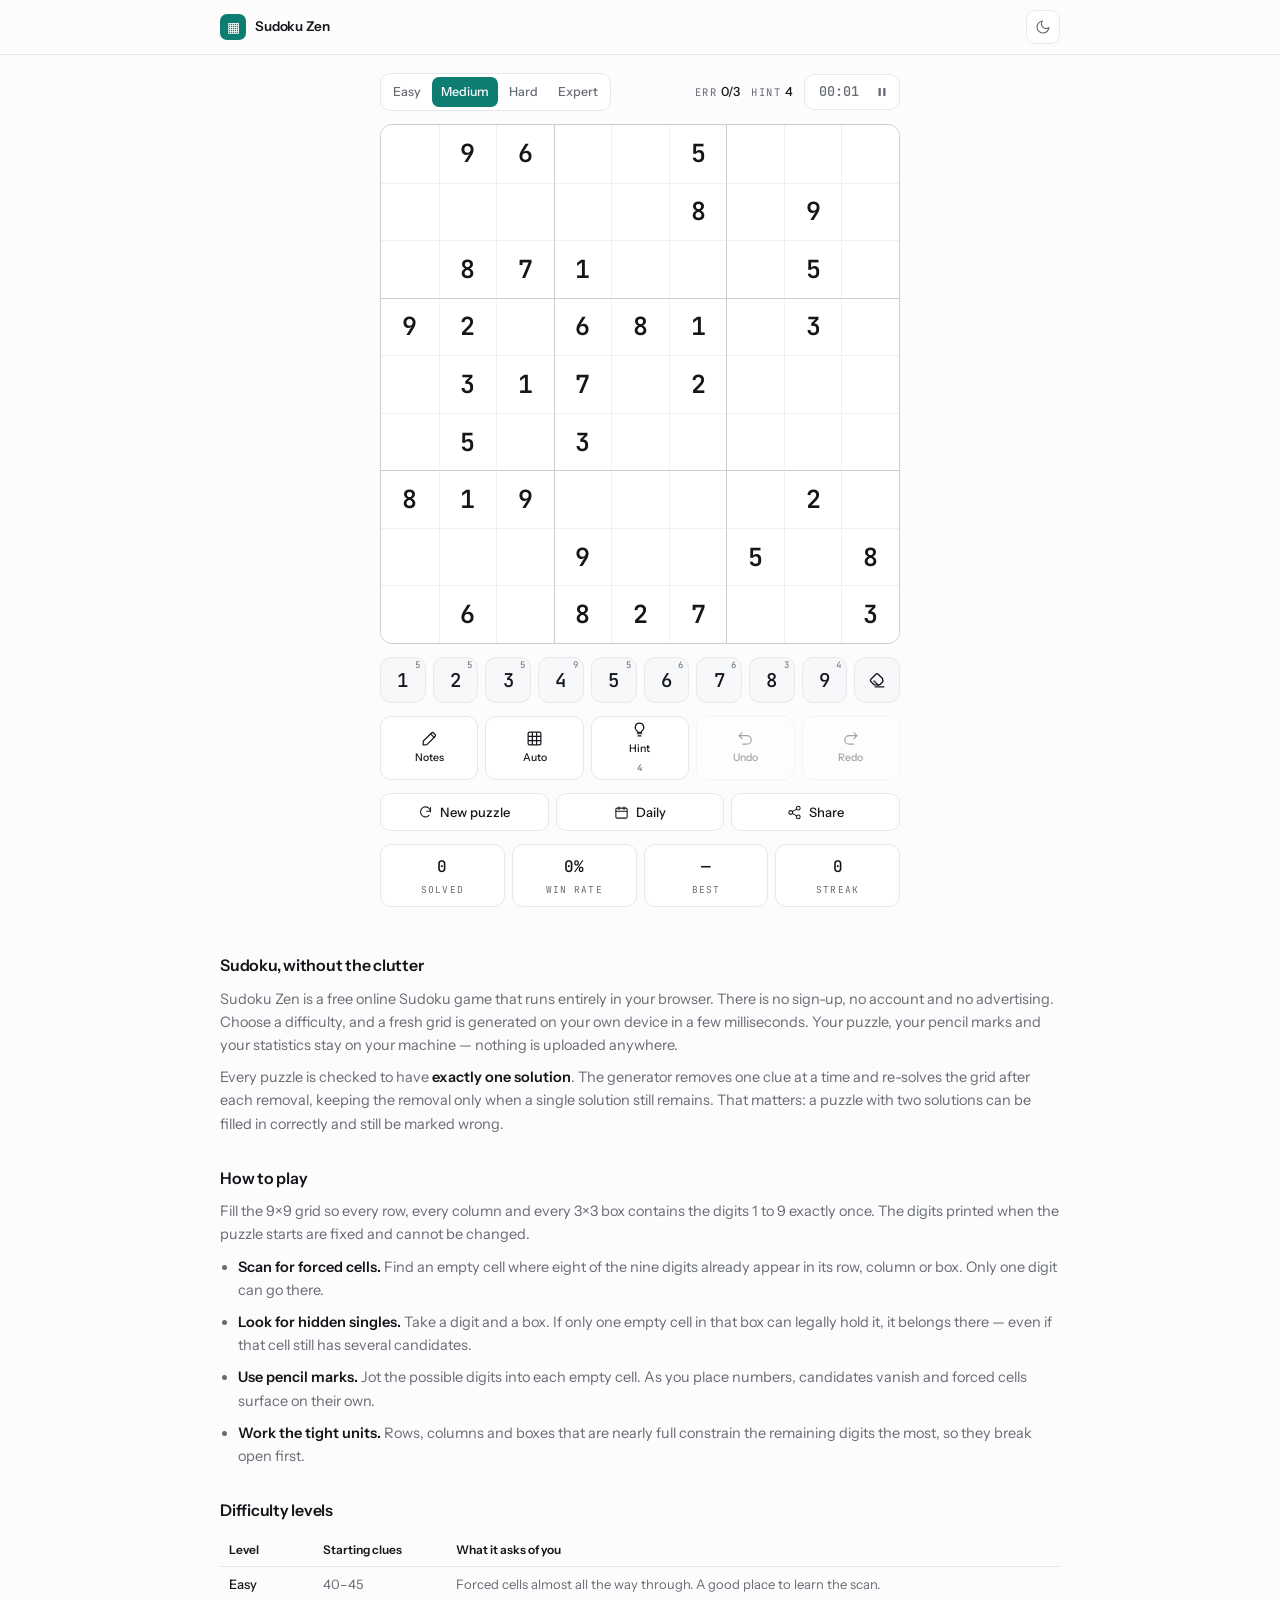
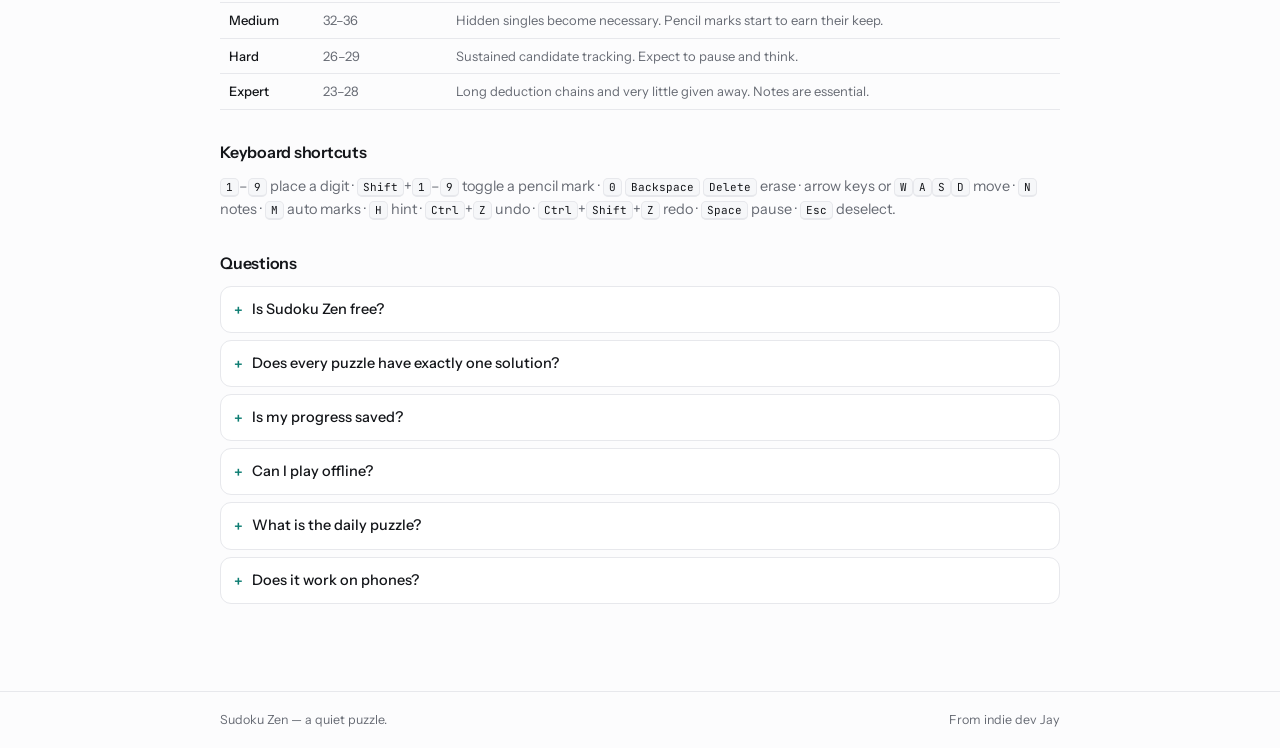
==== index.html @ c5878ece "Rebuild Sudoku Zen as a zero-build static site The app was a React 19 + TypeScript + Vite scaffold t" ====
<!doctype html>
<html lang="en">
<head>
<meta charset="utf-8">
<meta name="viewport" content="width=device-width, initial-scale=1, viewport-fit=cover">

<title>Free Online Sudoku — 4 difficulties, no sign-up | Sudoku Zen</title>
<meta name="description" content="Play free online Sudoku with four difficulty levels, pencil marks, hints and a daily puzzle. Every puzzle has exactly one solution. No sign-up, no ads, works offline, and your progress saves in your browser.">
<meta name="robots" content="index, follow">
<link rel="canonical" href="https://jgohil07.github.io/SudokuZen/">
<meta name="author" content="Jay">

<meta name="theme-color" content="#0d7d72" media="(prefers-color-scheme: light)">
<meta name="theme-color" content="#08090a" media="(prefers-color-scheme: dark)">
<meta name="apple-mobile-web-app-capable" content="yes">
<meta name="apple-mobile-web-app-title" content="Sudoku Zen">

<meta property="og:type" content="website">
<meta property="og:site_name" content="Sudoku Zen">
<meta property="og:url" content="https://jgohil07.github.io/SudokuZen/">
<meta property="og:title" content="Sudoku Zen — free online Sudoku, no sign-up">
<meta property="og:description" content="Four difficulty levels, pencil marks, hints and a daily puzzle. Every puzzle has exactly one solution. Plays offline and saves your progress locally.">
<meta property="og:image" content="https://jgohil07.github.io/SudokuZen/og.png">
<meta property="og:image:width" content="1200">
<meta property="og:image:height" content="630">
<meta property="og:image:alt" content="Sudoku Zen — a minimalist Sudoku board">
<meta name="twitter:card" content="summary_large_image">
<meta name="twitter:title" content="Sudoku Zen — free online Sudoku, no sign-up">
<meta name="twitter:description" content="Four difficulty levels, pencil marks, hints and a daily puzzle. Every puzzle has exactly one solution.">
<meta name="twitter:image" content="https://jgohil07.github.io/SudokuZen/og.png">

<link rel="icon" href="./icon.svg" type="image/svg+xml">
<link rel="apple-touch-icon" href="./apple-touch-icon.png">
<link rel="manifest" href="./manifest.webmanifest">

<link rel="preconnect" href="https://fonts.googleapis.com">
<link rel="preconnect" href="https://fonts.gstatic.com" crossorigin>
<link rel="preload" as="style" href="https://fonts.googleapis.com/css2?family=Instrument+Sans:wght@400;500;600&family=JetBrains+Mono:wght@400;500;600&display=swap">
<link rel="stylesheet" href="https://fonts.googleapis.com/css2?family=Instrument+Sans:wght@400;500;600&family=JetBrains+Mono:wght@400;500;600&display=swap" media="print" onload="this.media='all'">
<noscript><link rel="stylesheet" href="https://fonts.googleapis.com/css2?family=Instrument+Sans:wght@400;500;600&family=JetBrains+Mono:wght@400;500;600&display=swap"></noscript>

<!-- critical tokens inline so the first paint is already the right colour -->
<style>
*,*::before,*::after{box-sizing:border-box}
:root{--bg:#fcfcfd;--panel:#fff;--panel-2:#f6f7f9;--line:#e7e8ec;--rule:#c9ccd3;--text:#14161a;--muted:#676b74;--accent:#0d7d72;--accent-ink:#fff}
@media (prefers-color-scheme:dark){:root:not([data-theme="light"]){--bg:#08090a;--panel:#0e0f11;--panel-2:#121316;--line:#1e2024;--rule:#3a3f47;--text:#f4f5f6;--muted:#8b8f98;--accent:#35c9b8;--accent-ink:#06100e}}
:root[data-theme="light"]{--bg:#fcfcfd;--panel:#fff;--panel-2:#f6f7f9;--line:#e7e8ec;--rule:#c9ccd3;--text:#14161a;--muted:#676b74;--accent:#0d7d72;--accent-ink:#fff}
:root[data-theme="dark"]{--bg:#08090a;--panel:#0e0f11;--panel-2:#121316;--line:#1e2024;--rule:#3a3f47;--text:#f4f5f6;--muted:#8b8f98;--accent:#35c9b8;--accent-ink:#06100e}
body{margin:0;background:var(--bg);color:var(--text);font-family:'Instrument Sans',system-ui,-apple-system,sans-serif;font-size:14.5px;line-height:1.6;-webkit-font-smoothing:antialiased}
</style>
<link rel="stylesheet" href="./sudoku.css">

<!-- theme applied before first paint, so the toggle never flashes the wrong palette -->
<script>
(function(){try{var s=JSON.parse(localStorage.getItem('sudokuzen.v1')||'{}');if(s.theme==='light'||s.theme==='dark')document.documentElement.dataset.theme=s.theme;}catch(e){}})();
</script>

<script type="application/ld+json">
{
  "@context": "https://schema.org",
  "@graph": [
    {
      "@type": "WebSite",
      "@id": "https://jgohil07.github.io/SudokuZen/#website",
      "url": "https://jgohil07.github.io/SudokuZen/",
      "name": "Sudoku Zen",
      "description": "Free online Sudoku with four difficulty levels, pencil marks, hints and a daily puzzle.",
      "inLanguage": "en"
    },
    {
      "@type": "VideoGame",
      "@id": "https://jgohil07.github.io/SudokuZen/#game",
      "name": "Sudoku Zen",
      "url": "https://jgohil07.github.io/SudokuZen/",
      "description": "A minimalist online Sudoku game. Four difficulty levels, pencil marks, a hint budget, live conflict highlighting and a daily puzzle. Every puzzle is verified to have exactly one solution. No sign-up and no account required; progress is stored in your own browser.",
      "applicationCategory": "GameApplication",
      "gamePlatform": "Web browser",
      "genre": ["Puzzle", "Logic"],
      "operatingSystem": "Any",
      "isAccessibleForFree": true,
      "author": { "@type": "Person", "name": "Jay" },
      "offers": { "@type": "Offer", "price": "0", "priceCurrency": "USD" }
    },
    {
      "@type": "HowTo",
      "name": "How to play Sudoku",
      "description": "Fill a 9x9 grid so that every row, column and 3x3 box contains the digits 1 to 9 exactly once.",
      "step": [
        { "@type": "HowToStep", "name": "Scan for forced cells", "text": "Look for an empty cell where eight of the nine digits already appear in its row, column or box. Only one digit can go there." },
        { "@type": "HowToStep", "name": "Find hidden singles", "text": "Pick a digit and a box. If only one empty cell in that box can legally take the digit, it belongs there even if that cell has several candidates." },
        { "@type": "HowToStep", "name": "Use pencil marks", "text": "Note the possible digits in each empty cell. As you place numbers, candidates disappear and forced cells reveal themselves." },
        { "@type": "HowToStep", "name": "Work the tight units", "text": "Concentrate on rows, columns and boxes that are already nearly full, since they constrain the remaining digits the most." }
      ]
    },
    {
      "@type": "FAQPage",
      "mainEntity": [
        { "@type": "Question", "name": "Is Sudoku Zen free?", "acceptedAnswer": { "@type": "Answer", "text": "Yes, completely. There is no sign-up, no account, no payment and no advertising. The whole game runs in your browser." } },
        { "@type": "Question", "name": "Does every puzzle have exactly one solution?", "acceptedAnswer": { "@type": "Answer", "text": "Yes. Every puzzle is generated by removing one cell at a time and checking after each removal that exactly one solution remains. A puzzle is only served once that check passes." } },
        { "@type": "Question", "name": "Is my progress saved?", "acceptedAnswer": { "@type": "Answer", "text": "Yes. Your current puzzle, notes, timer and statistics are stored in your browser's local storage. Nothing is sent to a server. When you come back, the game asks whether you want to resume or start fresh." } },
        { "@type": "Question", "name": "Can I play offline?", "acceptedAnswer": { "@type": "Answer", "text": "Yes. After your first visit the game is cached by a service worker, so it keeps working without a connection. Puzzles are generated on your device rather than downloaded." } },
        { "@type": "Question", "name": "What is the daily puzzle?", "acceptedAnswer": { "@type": "Answer", "text": "One puzzle per difficulty per day, derived from the date, so everybody who plays the daily puzzle on a given day gets exactly the same grid." } },
        { "@type": "Question", "name": "Does it work on phones?", "acceptedAnswer": { "@type": "Answer", "text": "Yes. The layout adapts to phones, tablets and desktops, including landscape, and it can be added to your home screen to run like an app." } }
      ]
    }
  ]
}
</script>
</head>
<body>

<svg style="display:none" aria-hidden="true" focusable="false"><defs>
<symbol id="i-sun" viewBox="0 0 24 24" fill="none" stroke="currentColor" stroke-width="1.7" stroke-linecap="round"><circle cx="12" cy="12" r="4"/><path d="M12 2v2M12 20v2M4.9 4.9l1.4 1.4M17.7 17.7l1.4 1.4M2 12h2M20 12h2M4.9 19.1l1.4-1.4M17.7 6.3l1.4-1.4"/></symbol>
<symbol id="i-moon" viewBox="0 0 24 24" fill="none" stroke="currentColor" stroke-width="1.7" stroke-linecap="round" stroke-linejoin="round"><path d="M21 12.8A9 9 0 1 1 11.2 3a7 7 0 0 0 9.8 9.8z"/></symbol>
<symbol id="i-play" viewBox="0 0 24 24" fill="currentColor"><path d="M8 5.1v13.8c0 .8.9 1.3 1.5.8l10-6.9a1 1 0 0 0 0-1.6l-10-6.9c-.6-.5-1.5 0-1.5.8z"/></symbol>
<symbol id="i-pause" viewBox="0 0 24 24" fill="currentColor"><rect x="6" y="5" width="4" height="14" rx="1"/><rect x="14" y="5" width="4" height="14" rx="1"/></symbol>
<symbol id="i-erase" viewBox="0 0 24 24" fill="none" stroke="currentColor" stroke-width="1.7" stroke-linecap="round" stroke-linejoin="round"><path d="M18.4 9.6 12.8 4a2 2 0 0 0-2.8 0L3.6 10.4a2 2 0 0 0 0 2.8L8 17.6h6.6l3.8-3.8a2 2 0 0 0 0-2.8z"/><path d="M9 20h11M7.5 12.5 13 18"/></symbol>
<symbol id="i-pencil" viewBox="0 0 24 24" fill="none" stroke="currentColor" stroke-width="1.7" stroke-linecap="round" stroke-linejoin="round"><path d="M14.8 4.2a2 2 0 0 1 2.8 0l2.2 2.2a2 2 0 0 1 0 2.8L8.4 20.6 3 21l.4-5.4z"/><path d="m13.5 5.5 5 5"/></symbol>
<symbol id="i-marks" viewBox="0 0 24 24" fill="none" stroke="currentColor" stroke-width="1.7" stroke-linejoin="round"><rect x="3" y="3" width="18" height="18" rx="2"/><path d="M9 3v18M15 3v18M3 9h18M3 15h18"/></symbol>
<symbol id="i-hint" viewBox="0 0 24 24" fill="none" stroke="currentColor" stroke-width="1.7" stroke-linecap="round" stroke-linejoin="round"><path d="M9 18h6M10 21h4"/><path d="M12 3a6 6 0 0 0-3.6 10.8c.5.4.8 1 .9 1.6l.1.6h5.2l.1-.6c.1-.6.4-1.2.9-1.6A6 6 0 0 0 12 3z"/></symbol>
<symbol id="i-undo" viewBox="0 0 24 24" fill="none" stroke="currentColor" stroke-width="1.7" stroke-linecap="round" stroke-linejoin="round"><path d="M3 8h11a6 6 0 0 1 0 12H8"/><path d="m7 4-4 4 4 4"/></symbol>
<symbol id="i-redo" viewBox="0 0 24 24" fill="none" stroke="currentColor" stroke-width="1.7" stroke-linecap="round" stroke-linejoin="round"><path d="M21 8H10a6 6 0 0 0 0 12h6"/><path d="m17 4 4 4-4 4"/></symbol>
<symbol id="i-new" viewBox="0 0 24 24" fill="none" stroke="currentColor" stroke-width="1.7" stroke-linecap="round" stroke-linejoin="round"><path d="M20 11a8 8 0 1 0-2.3 5.7"/><path d="M20 4v6h-6"/></symbol>
<symbol id="i-daily" viewBox="0 0 24 24" fill="none" stroke="currentColor" stroke-width="1.7" stroke-linecap="round" stroke-linejoin="round"><rect x="3" y="5" width="18" height="16" rx="2"/><path d="M3 10h18M8 3v4M16 3v4"/></symbol>
<symbol id="i-share" viewBox="0 0 24 24" fill="none" stroke="currentColor" stroke-width="1.7" stroke-linecap="round" stroke-linejoin="round"><circle cx="18" cy="5" r="3"/><circle cx="6" cy="12" r="3"/><circle cx="18" cy="19" r="3"/><path d="m8.6 10.6 6.8-4M8.6 13.4l6.8 4"/></symbol>
</defs></svg>

<header>
  <div class="wrap bar">
    <a class="brand" href="./" aria-label="Sudoku Zen home">
      <span class="mark" aria-hidden="true">&#9638;</span>
      <span class="brand-name">Sudoku Zen</span>
    </a>
    <button class="icon-btn" id="themeBtn" type="button" aria-label="Switch colour theme">
      <svg id="themeIcon" aria-hidden="true"><use href="#i-moon"></use></svg>
    </button>
  </div>
</header>

<main>
  <div class="wrap">
    <h1 class="sr-only">Sudoku Zen — free online Sudoku</h1>

    <noscript>
      <p style="border:1px solid var(--line);border-radius:11px;padding:13px;background:var(--panel)">
        Sudoku Zen generates its puzzles in your browser, so JavaScript needs to be enabled to play.
        Everything below still explains how the game works.
      </p>
    </noscript>

    <section class="game" id="game" aria-label="Sudoku game">
      <div class="statusbar">
        <div class="seg" id="difficulty" role="group" aria-label="Difficulty">
          <button type="button" data-diff="Easy" aria-pressed="false">Easy</button>
          <button type="button" data-diff="Medium" aria-pressed="true">Medium</button>
          <button type="button" data-diff="Hard" aria-pressed="false">Hard</button>
          <button type="button" data-diff="Expert" aria-pressed="false">Expert</button>
        </div>
        <div class="meter">
          <span class="badge" id="dailyBadge" hidden>Daily</span>
          <span class="slot"><span class="label">Err</span><span class="val" id="mMistakes">0/3</span></span>
          <span class="slot"><span class="label">Hint</span><span class="val" id="mHints">4</span></span>
          <div class="clock">
            <span class="t" id="mTime" aria-live="off">00:00</span>
            <button type="button" id="pauseBtn" aria-label="Pause the timer">
              <svg id="pauseIcon" aria-hidden="true"><use href="#i-pause"></use></svg>
            </button>
          </div>
        </div>
      </div>

      <div class="board-wrap" id="boardWrap">
        <div class="board" id="board" role="grid" aria-label="Sudoku board"></div>
        <div class="curtain">
          <div class="inner">
            <p class="k">Paused</p>
            <button class="btn primary" type="button" id="resumeBtn">Resume</button>
          </div>
        </div>
      </div>

      <div class="pad" id="pad" role="group" aria-label="Number pad"></div>

      <div class="tools">
        <button class="tool" type="button" id="notesBtn" aria-pressed="false" title="Notes mode (N)">
          <svg aria-hidden="true"><use href="#i-pencil"></use></svg><span>Notes</span>
        </button>
        <button class="tool" type="button" id="autoBtn" aria-pressed="false" title="Auto pencil marks (M)">
          <svg aria-hidden="true"><use href="#i-marks"></use></svg><span>Auto</span>
        </button>
        <button class="tool" type="button" id="hintBtn" title="Hint (H)">
          <svg aria-hidden="true"><use href="#i-hint"></use></svg><span>Hint</span><span class="cnt" id="hintCnt">4</span>
        </button>
        <button class="tool" type="button" id="undoBtn" title="Undo (Ctrl+Z)">
          <svg aria-hidden="true"><use href="#i-undo"></use></svg><span>Undo</span>
        </button>
        <button class="tool" type="button" id="redoBtn" title="Redo (Ctrl+Shift+Z)">
          <svg aria-hidden="true"><use href="#i-redo"></use></svg><span>Redo</span>
        </button>
      </div>

      <div class="row-actions">
        <button class="btn grow" type="button" id="newBtn">
          <svg aria-hidden="true"><use href="#i-new"></use></svg>New puzzle
        </button>
        <button class="btn grow" type="button" id="dailyBtn">
          <svg aria-hidden="true"><use href="#i-daily"></use></svg>Daily
        </button>
        <button class="btn grow" type="button" id="shareBtn">
          <svg aria-hidden="true"><use href="#i-share"></use></svg>Share
        </button>
      </div>

      <div class="stats" id="stats" aria-label="Your statistics"></div>
    </section>

    <!-- Real, crawlable content. This is what a search engine actually reads —
         a single-page app shell gives it nothing. -->
    <section class="prose">
      <h2>Sudoku, without the clutter</h2>
      <p>
        Sudoku Zen is a free online Sudoku game that runs entirely in your browser. There is no sign-up,
        no account and no advertising. Choose a difficulty, and a fresh grid is generated on your own
        device in a few milliseconds. Your puzzle, your pencil marks and your statistics stay on your
        machine — nothing is uploaded anywhere.
      </p>
      <p>
        Every puzzle is checked to have <strong>exactly one solution</strong>. The generator removes one
        clue at a time and re-solves the grid after each removal, keeping the removal only when a single
        solution still remains. That matters: a puzzle with two solutions can be filled in correctly and
        still be marked wrong.
      </p>

      <h2>How to play</h2>
      <p>
        Fill the 9&times;9 grid so every row, every column and every 3&times;3 box contains the digits
        1 to 9 exactly once. The digits printed when the puzzle starts are fixed and cannot be changed.
      </p>
      <ul>
        <li><strong>Scan for forced cells.</strong> Find an empty cell where eight of the nine digits already appear in its row, column or box. Only one digit can go there.</li>
        <li><strong>Look for hidden singles.</strong> Take a digit and a box. If only one empty cell in that box can legally hold it, it belongs there — even if that cell still has several candidates.</li>
        <li><strong>Use pencil marks.</strong> Jot the possible digits into each empty cell. As you place numbers, candidates vanish and forced cells surface on their own.</li>
        <li><strong>Work the tight units.</strong> Rows, columns and boxes that are nearly full constrain the remaining digits the most, so they break open first.</li>
      </ul>

      <h2>Difficulty levels</h2>
      <table class="levels">
        <thead><tr><th>Level</th><th>Starting clues</th><th>What it asks of you</th></tr></thead>
        <tbody>
          <tr><td>Easy</td><td>40&ndash;45</td><td>Forced cells almost all the way through. A good place to learn the scan.</td></tr>
          <tr><td>Medium</td><td>32&ndash;36</td><td>Hidden singles become necessary. Pencil marks start to earn their keep.</td></tr>
          <tr><td>Hard</td><td>26&ndash;29</td><td>Sustained candidate tracking. Expect to pause and think.</td></tr>
          <tr><td>Expert</td><td>23&ndash;28</td><td>Long deduction chains and very little given away. Notes are essential.</td></tr>
        </tbody>
      </table>

      <h2>Keyboard shortcuts</h2>
      <p>
        <kbd>1</kbd>&ndash;<kbd>9</kbd> place a digit &middot;
        <kbd>Shift</kbd>+<kbd>1</kbd>&ndash;<kbd>9</kbd> toggle a pencil mark &middot;
        <kbd>0</kbd> <kbd>Backspace</kbd> <kbd>Delete</kbd> erase &middot;
        arrow keys or <kbd>W</kbd><kbd>A</kbd><kbd>S</kbd><kbd>D</kbd> move &middot;
        <kbd>N</kbd> notes &middot; <kbd>M</kbd> auto marks &middot; <kbd>H</kbd> hint &middot;
        <kbd>Ctrl</kbd>+<kbd>Z</kbd> undo &middot; <kbd>Ctrl</kbd>+<kbd>Shift</kbd>+<kbd>Z</kbd> redo &middot;
        <kbd>Space</kbd> pause &middot; <kbd>Esc</kbd> deselect.
      </p>

      <h2>Questions</h2>
      <details class="faq"><summary>Is Sudoku Zen free?</summary><p>Yes, completely. There is no sign-up, no account, no payment and no advertising. The whole game runs in your browser.</p></details>
      <details class="faq"><summary>Does every puzzle have exactly one solution?</summary><p>Yes. Every puzzle is generated by removing one cell at a time and checking after each removal that exactly one solution remains. A puzzle is only served once that check passes.</p></details>
      <details class="faq"><summary>Is my progress saved?</summary><p>Yes. Your current puzzle, notes, timer and statistics are stored in your browser's local storage. Nothing is sent to a server. When you come back, the game asks whether you want to resume or start fresh.</p></details>
      <details class="faq"><summary>Can I play offline?</summary><p>Yes. After your first visit the game is cached by a service worker, so it keeps working without a connection. Puzzles are generated on your device rather than downloaded.</p></details>
      <details class="faq"><summary>What is the daily puzzle?</summary><p>One puzzle per difficulty per day, derived from the date itself, so everybody who plays the daily puzzle on a given day gets exactly the same grid.</p></details>
      <details class="faq"><summary>Does it work on phones?</summary><p>Yes. The layout adapts to phones, tablets and desktops, including landscape, and it can be added to your home screen to run like an app.</p></details>
    </section>
  </div>
</main>

<footer>
  <div class="wrap fbar">
    <span>Sudoku Zen &mdash; a quiet puzzle.</span>
    <span class="sp"></span>
    <span>From indie dev Jay</span>
  </div>
</footer>

<!-- dialogs -->
<div class="scrim" id="resumeDlg" role="dialog" aria-modal="true" aria-labelledby="resumeTitle">
  <div class="sheet">
    <h2 id="resumeTitle">Welcome back</h2>
    <p>You left a puzzle unfinished.</p>
    <p class="meta" id="resumeMeta"></p>
    <div class="actions">
      <button class="btn primary" type="button" id="resumeYes">Resume</button>
      <button class="btn" type="button" id="resumeNo">Start fresh</button>
    </div>
  </div>
</div>

<div class="scrim" id="confirmDlg" role="dialog" aria-modal="true" aria-labelledby="confirmTitle">
  <div class="sheet">
    <h2 id="confirmTitle">Discard this puzzle?</h2>
    <p id="confirmBody">You have a puzzle in progress. Starting a new one will lose it.</p>
    <div class="actions">
      <button class="btn primary" type="button" id="confirmYes">Start new</button>
      <button class="btn" type="button" id="confirmNo">Keep playing</button>
    </div>
  </div>
</div>

<div class="scrim" id="limitDlg" role="dialog" aria-modal="true" aria-labelledby="limitTitle">
  <div class="sheet">
    <h2 id="limitTitle">Three mistakes</h2>
    <p>You can start this puzzle over, or carry on and finish it anyway.</p>
    <div class="actions">
      <button class="btn primary" type="button" id="limitRestart">Start over</button>
      <button class="btn" type="button" id="limitContinue">Keep playing</button>
    </div>
  </div>
</div>

<div class="scrim" id="winDlg" role="dialog" aria-modal="true" aria-labelledby="winTitle">
  <div class="sheet">
    <div class="confetti" id="confetti" aria-hidden="true"></div>
    <h2 id="winTitle">Solved</h2>
    <p id="winSub">Nicely done.</p>
    <div class="summary" id="winSummary"></div>
    <div class="actions">
      <button class="btn primary" type="button" id="winAgain">Play again</button>
      <button class="btn" type="button" id="winClose">Close</button>
    </div>
  </div>
</div>

<div class="toast" id="toast" role="status" aria-live="polite"></div>

<script type="module" src="./sudoku-ui.js"></script>
<script defer src="./sudoku-egg.js"></script>
</body>
</html>
---- sudoku.css ----
/* sudoku.css — Sudoku Zen
   Design language shared with Calculator Drawer: near-white / near-black surfaces,
   a single accent, hairline 1px borders instead of shadows, Instrument Sans for
   prose and JetBrains Mono for every number. Only colour is tokenised; spacing
   and radii stay deliberately off-grid. */

*, *::before, *::after { box-sizing: border-box; }

/* ---- tokens ---------------------------------------------------------- */

:root {
  --bg: #fcfcfd; --panel: #fff; --panel-2: #f6f7f9; --input: #f3f4f6; --key: #f7f8f9;
  --line: #e7e8ec; --line-soft: #eef0f2; --rule: #c9ccd3; --track: #eceef1;
  --text: #14161a; --muted: #676b74;
  --accent: #0d7d72; --accent-2: #9ad9d1; --accent-ink: #fff;
  --accent-wash: rgba(13, 125, 114, .12);
  --accent-faint: rgba(13, 125, 114, .06);
  --danger: #c0392f; --danger-wash: rgba(209, 69, 59, .13);
  --bg-blur: rgba(252, 252, 253, .8);
}

@media (prefers-color-scheme: dark) {
  :root:not([data-theme="light"]) {
    --bg: #08090a; --panel: #0e0f11; --panel-2: #121316; --input: #16181b; --key: #15171a;
    --line: #1e2024; --line-soft: #181a1d; --rule: #3a3f47; --track: #2b2f36;
    --text: #f4f5f6; --muted: #8b8f98;
    --accent: #35c9b8; --accent-2: #17544d; --accent-ink: #06100e;
    --accent-wash: rgba(53, 201, 184, .16);
    --accent-faint: rgba(53, 201, 184, .07);
    --danger: #ff6b5e; --danger-wash: rgba(255, 107, 94, .16);
    --bg-blur: rgba(8, 9, 10, .8);
  }
}

/* the explicit toggle wins over the media query, in both directions */
:root[data-theme="light"] {
  --bg: #fcfcfd; --panel: #fff; --panel-2: #f6f7f9; --input: #f3f4f6; --key: #f7f8f9;
  --line: #e7e8ec; --line-soft: #eef0f2; --rule: #c9ccd3; --track: #eceef1;
  --text: #14161a; --muted: #676b74;
  --accent: #0d7d72; --accent-2: #9ad9d1; --accent-ink: #fff;
  --accent-wash: rgba(13, 125, 114, .12);
  --accent-faint: rgba(13, 125, 114, .06);
  --danger: #c0392f; --danger-wash: rgba(209, 69, 59, .13);
  --bg-blur: rgba(252, 252, 253, .8);
}
:root[data-theme="dark"] {
  --bg: #08090a; --panel: #0e0f11; --panel-2: #121316; --input: #16181b; --key: #15171a;
  --line: #1e2024; --line-soft: #181a1d; --rule: #3a3f47; --track: #2b2f36;
  --text: #f4f5f6; --muted: #8b8f98;
  --accent: #35c9b8; --accent-2: #17544d; --accent-ink: #06100e;
  --accent-wash: rgba(53, 201, 184, .16);
  --accent-faint: rgba(53, 201, 184, .07);
  --danger: #ff6b5e; --danger-wash: rgba(255, 107, 94, .16);
  --bg-blur: rgba(8, 9, 10, .8);
}

:root { color-scheme: light dark; }
:root[data-theme="light"] { color-scheme: light; }
:root[data-theme="dark"] { color-scheme: dark; }

/* ---- base ------------------------------------------------------------ */

html { -webkit-text-size-adjust: 100%; }

body {
  margin: 0;
  background: var(--bg);
  color: var(--text);
  font-family: 'Instrument Sans', system-ui, -apple-system, 'Segoe UI', sans-serif;
  font-size: 14.5px;
  line-height: 1.6;
  -webkit-font-smoothing: antialiased;
  touch-action: manipulation;
  overflow-x: hidden;
}

.mono, .num {
  font-family: 'JetBrains Mono', ui-monospace, SFMono-Regular, Menlo, monospace;
  font-variant-numeric: tabular-nums;
}

p, li { text-wrap: pretty; }
a { color: var(--accent); text-underline-offset: 2px; }

:focus-visible {
  outline: 2px solid var(--accent);
  outline-offset: 2px;
  border-radius: 6px;
}
::selection { background: var(--accent); color: var(--accent-ink); }

.wrap {
  width: 100%;
  max-width: 880px;
  margin: 0 auto;
  padding: 0 20px;
}

.sr-only {
  position: absolute; width: 1px; height: 1px; padding: 0; margin: -1px;
  overflow: hidden; clip: rect(0 0 0 0); white-space: nowrap; border: 0;
}

/* ---- header ---------------------------------------------------------- */

header {
  position: sticky; top: 0; z-index: 30;
  background: var(--bg);
  border-bottom: 1px solid var(--line);
  padding-top: env(safe-area-inset-top);
}
@supports (backdrop-filter: blur(12px)) {
  header { background: var(--bg-blur); backdrop-filter: blur(12px); }
}

.bar {
  display: flex; align-items: center; gap: 11px;
  height: 54px;
}

.brand {
  display: flex; align-items: center; gap: 9px;
  color: inherit; text-decoration: none;
  margin-right: auto;
}

/* the mark doubles as the easter egg's tap target */
.mark {
  width: 26px; height: 26px; flex: none;
  display: grid; place-items: center;
  border-radius: 7px;
  background: var(--accent); color: var(--accent-ink);
  font-family: 'JetBrains Mono', ui-monospace, monospace;
  font-size: 14px; line-height: 1;
  user-select: none; -webkit-user-select: none;
}

.brand-name { font-size: 13.5px; font-weight: 600; letter-spacing: -.01em; }

.icon-btn {
  display: grid; place-items: center;
  width: 34px; height: 34px; flex: none;
  border: 1px solid var(--line); border-radius: 9px;
  background: var(--panel); color: var(--muted);
  cursor: pointer; padding: 0;
}
.icon-btn:hover { border-color: var(--accent); color: var(--text); }
.icon-btn svg { width: 16px; height: 16px; display: block; }

/* ---- layout ---------------------------------------------------------- */

main { padding: 18px 0 40px; }

.game {
  display: flex; flex-direction: column; align-items: center;
  gap: 13px;
  margin: 0 auto;
  max-width: 520px;
}

/* ---- status strip ---------------------------------------------------- */

.statusbar {
  width: 100%;
  display: flex; align-items: center; gap: 7px;
  flex-wrap: wrap;
}

.seg {
  display: flex; align-items: center;
  border: 1px solid var(--line); border-radius: 10px;
  background: var(--panel); padding: 3px;
  gap: 2px;
}
.seg button {
  appearance: none; border: 0; background: none; cursor: pointer;
  font: inherit; font-size: 12.5px; font-weight: 500;
  color: var(--muted);
  padding: 5px 9px; border-radius: 7px;
  min-height: 30px;
}
.seg button:hover { color: var(--text); }
.seg button[aria-pressed="true"] {
  background: var(--accent); color: var(--accent-ink);
}

.meter {
  margin-left: auto;
  display: flex; align-items: center; gap: 11px;
  font-size: 12.5px; color: var(--muted);
}
.meter .slot { display: flex; align-items: baseline; gap: 4px; }
.meter .label {
  font-family: 'JetBrains Mono', ui-monospace, monospace;
  font-size: 10.5px; letter-spacing: .14em; text-transform: uppercase;
}
.meter .val { color: var(--text); font-weight: 500; }
.meter .val.warn { color: var(--danger); }

.clock {
  display: flex; align-items: center; gap: 5px;
  border: 1px solid var(--line); border-radius: 10px;
  background: var(--panel); padding: 3px 3px 3px 10px;
}
.clock .t {
  font-family: 'JetBrains Mono', ui-monospace, monospace;
  font-size: 13.5px; font-weight: 500; font-variant-numeric: tabular-nums;
  min-width: 48px; text-align: center;
}
.clock button {
  appearance: none; border: 0; background: none; cursor: pointer;
  display: grid; place-items: center;
  width: 28px; height: 28px; border-radius: 7px;
  color: var(--muted);
}
.clock button:hover { background: var(--panel-2); color: var(--text); }
.clock button svg { width: 14px; height: 14px; display: block; }

.badge {
  font-family: 'JetBrains Mono', ui-monospace, monospace;
  font-size: 10.5px; letter-spacing: .14em; text-transform: uppercase;
  color: var(--accent);
  border: 1px solid var(--accent); border-radius: 999px;
  padding: 2px 8px;
}

/* ---- the board ------------------------------------------------------- */

.board-wrap { position: relative; width: 100%; }

.board {
  width: 100%;
  aspect-ratio: 1;
  display: grid;
  grid-template-rows: repeat(9, 1fr);
  border: 1px solid var(--rule);
  border-radius: 12px;
  overflow: hidden;
  background: var(--panel);
}

.brow { display: grid; grid-template-columns: repeat(9, 1fr); }

.cell {
  position: relative;
  display: grid; place-items: center;
  border: 0;
  background: var(--panel);
  color: var(--text);
  font-family: 'JetBrains Mono', ui-monospace, monospace;
  font-size: clamp(17px, 4.6vw, 25px);
  font-weight: 500;
  line-height: 1;
  cursor: pointer;
  padding: 0;
  min-width: 0;
  /* colour only, and short — layout never animates */
  transition: background-color .12s linear, color .12s linear;
}

/* interior rules: hairlines between cells, heavier every third */
.brow + .brow .cell { border-top: 1px solid var(--line-soft); }
.brow:nth-child(3n+1):not(:first-child) .cell { border-top: 1px solid var(--rule); }
.cell:not(:first-child) { border-left: 1px solid var(--line-soft); }
.cell:nth-child(3n+1):not(:first-child) { border-left: 1px solid var(--rule); }

.cell.peer { background: var(--panel-2); }
.cell.same { background: var(--accent-faint); }
.cell.sel  { background: var(--accent-wash); }

.cell.given { color: var(--text); font-weight: 600; }
.cell.entered { color: var(--accent); font-weight: 500; }
.cell.hint-cell { color: var(--accent); font-weight: 600; }

.cell.conflict { color: var(--danger); background: var(--danger-wash); }
.cell.conflict.sel { background: var(--danger-wash); }

.cell:focus-visible { outline: 2px solid var(--accent); outline-offset: -2px; border-radius: 0; }

/* a cell shows either its digit or its pencil marks, never both */
.cell .v { display: block; }
.cell.notes-on .v { display: none; }
.cell .notes { display: none; }
.cell.notes-on .notes { display: grid; }

.cell .notes {
  grid-template-columns: repeat(3, 1fr);
  grid-template-rows: repeat(3, 1fr);
  width: 100%; height: 100%;
  color: var(--muted);
  font-size: clamp(7px, 1.7vw, 9.5px);
  font-weight: 400;
  line-height: 1;
}
.cell .notes span { display: grid; place-items: center; }
.cell .notes span.on-note { color: var(--accent); }

/* a hinted cell gets one short pulse so the eye finds it */
.cell.flash { animation: cellFlash .85s ease-out 1; }
@keyframes cellFlash {
  0%   { background: var(--accent); color: var(--accent-ink); }
  100% { background: var(--accent-wash); }
}

.board.shake { animation: nudge .3s ease-in-out 1; }
@keyframes nudge {
  0%, 100% { transform: translateX(0); }
  25% { transform: translateX(-5px); }
  75% { transform: translateX(5px); }
}

/* pause curtain — the board hides, but the controls around it stay live */
.curtain {
  position: absolute; inset: 0; z-index: 5;
  display: none; place-items: center;
  background: var(--bg);
  border-radius: 12px;
  border: 1px solid var(--line);
}
.board-wrap.paused .curtain { display: grid; }
.board-wrap.paused .board { visibility: hidden; }
.curtain .inner { text-align: center; display: grid; gap: 11px; justify-items: center; }
.curtain .k {
  font-family: 'JetBrains Mono', ui-monospace, monospace;
  font-size: 10.5px; letter-spacing: .14em; text-transform: uppercase;
  color: var(--muted);
}

/* ---- keypad ---------------------------------------------------------- */

.pad {
  width: 100%;
  display: grid;
  grid-template-columns: repeat(5, 1fr);
  gap: 7px;
}
@media (min-width: 600px) {
  .pad { grid-template-columns: repeat(10, 1fr); }
}

.key {
  position: relative;
  appearance: none;
  min-height: 46px;
  display: grid; place-items: center;
  border: 1px solid var(--line); border-radius: 11px;
  background: var(--key); color: var(--text);
  font-family: 'JetBrains Mono', ui-monospace, monospace;
  font-size: 19px; font-weight: 500; line-height: 1;
  cursor: pointer;
  padding: 0;
  transition: background-color .12s linear, color .12s linear, border-color .12s linear;
}
.key:hover { border-color: var(--accent); }
.key:active { background: var(--panel-2); }
.key svg { width: 19px; height: 19px; display: block; }

.key .left {
  position: absolute; top: 3px; right: 5px;
  font-size: 9px; font-weight: 400; color: var(--muted);
  line-height: 1;
}
.key.done { color: var(--muted); background: var(--panel-2); }
.key.done .left { opacity: 0; }
.key[data-note="on"] { border-color: var(--accent); color: var(--accent); }

/* ---- tool row -------------------------------------------------------- */

.tools {
  width: 100%;
  display: grid;
  grid-template-columns: repeat(5, 1fr);
  gap: 7px;
}

.tool {
  appearance: none;
  min-height: 46px;
  display: flex; flex-direction: column; align-items: center; justify-content: center;
  gap: 3px;
  border: 1px solid var(--line); border-radius: 11px;
  background: var(--panel); color: var(--text);
  font: inherit; font-size: 10.5px; font-weight: 500;
  cursor: pointer; padding: 4px 2px;
  transition: background-color .12s linear, color .12s linear, border-color .12s linear;
}
.tool svg { width: 17px; height: 17px; display: block; }
.tool:hover:not(:disabled) { border-color: var(--accent); }
.tool[aria-pressed="true"] {
  background: var(--accent); border-color: var(--accent); color: var(--accent-ink);
}
.tool:disabled { opacity: .38; cursor: not-allowed; }
.tool .cnt {
  font-family: 'JetBrains Mono', ui-monospace, monospace;
  font-size: 9px; color: var(--muted);
}
.tool[aria-pressed="true"] .cnt { color: var(--accent-ink); }

.row-actions {
  width: 100%;
  display: flex; gap: 7px; flex-wrap: wrap;
}
.btn {
  appearance: none;
  min-height: 38px;
  display: inline-flex; align-items: center; justify-content: center; gap: 7px;
  border: 1px solid var(--line); border-radius: 10px;
  background: var(--panel); color: var(--text);
  font: inherit; font-size: 13px; font-weight: 500;
  padding: 0 14px; cursor: pointer;
  transition: background-color .12s linear, color .12s linear, border-color .12s linear;
}
.btn:hover { border-color: var(--accent); }
.btn.primary { background: var(--accent); border-color: var(--accent); color: var(--accent-ink); }
.btn.primary:hover { filter: brightness(1.06); }
.btn svg { width: 15px; height: 15px; }
.btn.grow { flex: 1; }

/* ---- stats ----------------------------------------------------------- */

.stats {
  width: 100%;
  display: grid; grid-template-columns: repeat(4, 1fr); gap: 7px;
}
.stat {
  border: 1px solid var(--line); border-radius: 11px;
  background: var(--panel);
  padding: 9px 7px; text-align: center;
}
.stat .v {
  display: block;
  font-family: 'JetBrains Mono', ui-monospace, monospace;
  font-size: 16px; font-weight: 500; color: var(--text);
}
.stat .l {
  display: block;
  font-family: 'JetBrains Mono', ui-monospace, monospace;
  font-size: 9.5px; letter-spacing: .12em; text-transform: uppercase;
  color: var(--muted); margin-top: 2px;
}

/* ---- prose / SEO content --------------------------------------------- */

.prose { margin-top: 46px; }
.prose h2 {
  font-size: 16px; font-weight: 600; letter-spacing: -.015em;
  margin: 30px 0 9px;
}
.prose h3 { font-size: 14.5px; font-weight: 600; margin: 18px 0 5px; }
.prose p, .prose li { color: var(--muted); margin: 0 0 9px; }
.prose ul { padding-left: 18px; margin: 0 0 13px; }
.prose strong { color: var(--text); font-weight: 600; }

.faq {
  border: 1px solid var(--line); border-radius: 11px;
  background: var(--panel);
  padding: 11px 13px; margin-bottom: 7px;
}
.faq summary {
  cursor: pointer; font-weight: 500; color: var(--text);
  list-style: none; display: flex; align-items: center; gap: 9px;
}
.faq summary::-webkit-details-marker { display: none; }
.faq summary::before {
  content: '+';
  font-family: 'JetBrains Mono', ui-monospace, monospace;
  color: var(--accent); flex: none;
}
.faq[open] summary::before { content: '\2212'; }
.faq p { margin: 9px 0 0; }

.levels {
  width: 100%; border-collapse: collapse; margin: 9px 0 13px;
  font-size: 13px;
}
.levels th, .levels td {
  border-bottom: 1px solid var(--line);
  padding: 7px 9px; text-align: left; color: var(--muted);
}
.levels th { color: var(--text); font-weight: 600; font-size: 12px; }
.levels td:first-child { color: var(--text); font-weight: 500; }

kbd {
  font-family: 'JetBrains Mono', ui-monospace, monospace;
  font-size: 11px;
  border: 1px solid var(--line); border-bottom-width: 2px; border-radius: 5px;
  background: var(--panel-2); color: var(--text);
  padding: 1px 5px;
}

footer {
  border-top: 1px solid var(--line);
  margin-top: 40px; padding: 18px 0;
  padding-bottom: calc(18px + env(safe-area-inset-bottom));
  font-size: 12.5px; color: var(--muted);
}
footer .fbar { display: flex; gap: 13px; align-items: center; flex-wrap: wrap; }
footer .fbar .sp { margin-left: auto; }

/* ---- dialogs --------------------------------------------------------- */

.scrim {
  position: fixed; inset: 0; z-index: 60;
  display: none; place-items: center;
  padding: 20px;
  background: color-mix(in srgb, var(--bg) 72%, transparent);
}
@supports not (background: color-mix(in srgb, red 50%, blue)) {
  .scrim { background: var(--bg-blur); }
}
@supports (backdrop-filter: blur(6px)) {
  .scrim { backdrop-filter: blur(6px); }
}
.scrim[data-open="1"] { display: grid; }

.sheet {
  width: 100%; max-width: 380px;
  border: 1px solid var(--line); border-radius: 14px;
  background: var(--panel);
  padding: 22px;
  position: relative; z-index: 2;
  animation: sheetIn .22s cubic-bezier(.2, .9, .2, 1) both;
}
@keyframes sheetIn {
  from { opacity: 0; transform: translateY(8px) scale(.985); }
  to { opacity: 1; transform: none; }
}
.sheet h2 {
  margin: 0 0 7px; font-size: 19px; font-weight: 600; letter-spacing: -.02em;
}
.sheet p { margin: 0 0 5px; color: var(--muted); }
.sheet .meta {
  font-family: 'JetBrains Mono', ui-monospace, monospace;
  font-size: 11px; letter-spacing: .1em; text-transform: uppercase;
  color: var(--accent); margin: 9px 0 0;
}
.sheet .actions { display: flex; gap: 7px; margin-top: 18px; flex-wrap: wrap; }
.sheet .actions .btn { flex: 1; min-width: 120px; }

.summary {
  display: grid; grid-template-columns: repeat(2, 1fr); gap: 7px;
  margin-top: 16px;
}
.summary div {
  border: 1px solid var(--line); border-radius: 10px;
  background: var(--panel-2); padding: 9px; text-align: center;
}
.summary .v {
  display: block;
  font-family: 'JetBrains Mono', ui-monospace, monospace;
  font-size: 15px; font-weight: 500;
}
.summary .l {
  display: block;
  font-family: 'JetBrains Mono', ui-monospace, monospace;
  font-size: 9.5px; letter-spacing: .12em; text-transform: uppercase;
  color: var(--muted); margin-top: 2px;
}

/* toast */
.toast {
  position: fixed; z-index: 70;
  left: 50%; transform: translateX(-50%);
  bottom: calc(20px + env(safe-area-inset-bottom));
  border: 1px solid var(--line); border-radius: 10px;
  background: var(--panel); color: var(--text);
  padding: 9px 14px; font-size: 13px;
  opacity: 0; pointer-events: none;
  transition: opacity .18s linear;
  max-width: calc(100vw - 40px); text-align: center;
}
.toast[data-show="1"] { opacity: 1; }

/* confetti — finite, and only on a win */
.confetti { position: absolute; inset: 0; overflow: hidden; pointer-events: none; border-radius: 14px; }
.confetti i {
  position: absolute; top: -16px;
  width: 6px; height: 11px; border-radius: 1px;
  animation: fall linear 1 both;
}
@keyframes fall {
  from { transform: translateY(-10%) rotateZ(0deg); opacity: 1; }
  to { transform: translateY(340px) rotateZ(560deg); opacity: 0; }
}

/* ---- responsive ------------------------------------------------------ */

@media (max-width: 700px) {
  .wrap { padding: 0 13px; }
  main { padding: 13px 0 30px; }
  .game { gap: 11px; }
  .meter { gap: 9px; }
  .stats { grid-template-columns: repeat(2, 1fr); }
}

@media (max-width: 430px) {
  .statusbar { gap: 5px; }
  .seg button { padding: 5px 7px; font-size: 12px; }
  .meter { width: 100%; margin-left: 0; justify-content: space-between; }
  .key { min-height: 48px; font-size: 18px; }
  .tool { font-size: 9.5px; }
  .brand-name { display: none; }
}

/* short viewports: cap the board so the keypad stays above the fold */
@media (max-height: 780px) and (min-width: 431px) {
  .game { max-width: 440px; }
}
@media (max-height: 680px) {
  .game { max-width: 380px; }
}

/* landscape phones: board beside the controls instead of stacked */
@media (orientation: landscape) and (max-height: 560px) {
  .game {
    max-width: none;
    display: grid;
    grid-template-columns: minmax(0, auto) minmax(240px, 320px);
    align-items: start;
    justify-content: center;
    gap: 16px;
  }
  .board-wrap { width: min(calc(100dvh - 96px), 420px); grid-row: span 4; }
  .statusbar, .pad, .tools, .stats, .row-actions { grid-column: 2; }
  .stats { grid-template-columns: repeat(2, 1fr); }
  .pad { grid-template-columns: repeat(5, 1fr); }
}

/* ---- motion ---------------------------------------------------------- */

@media (prefers-reduced-motion: reduce) {
  *, *::before, *::after {
    animation-duration: .001ms !important;
    animation-iteration-count: 1 !important;
    transition-duration: .001ms !important;
  }
  .confetti { display: none; }
}

@media print {
  header, .pad, .tools, .row-actions, .scrim, footer { display: none; }
}
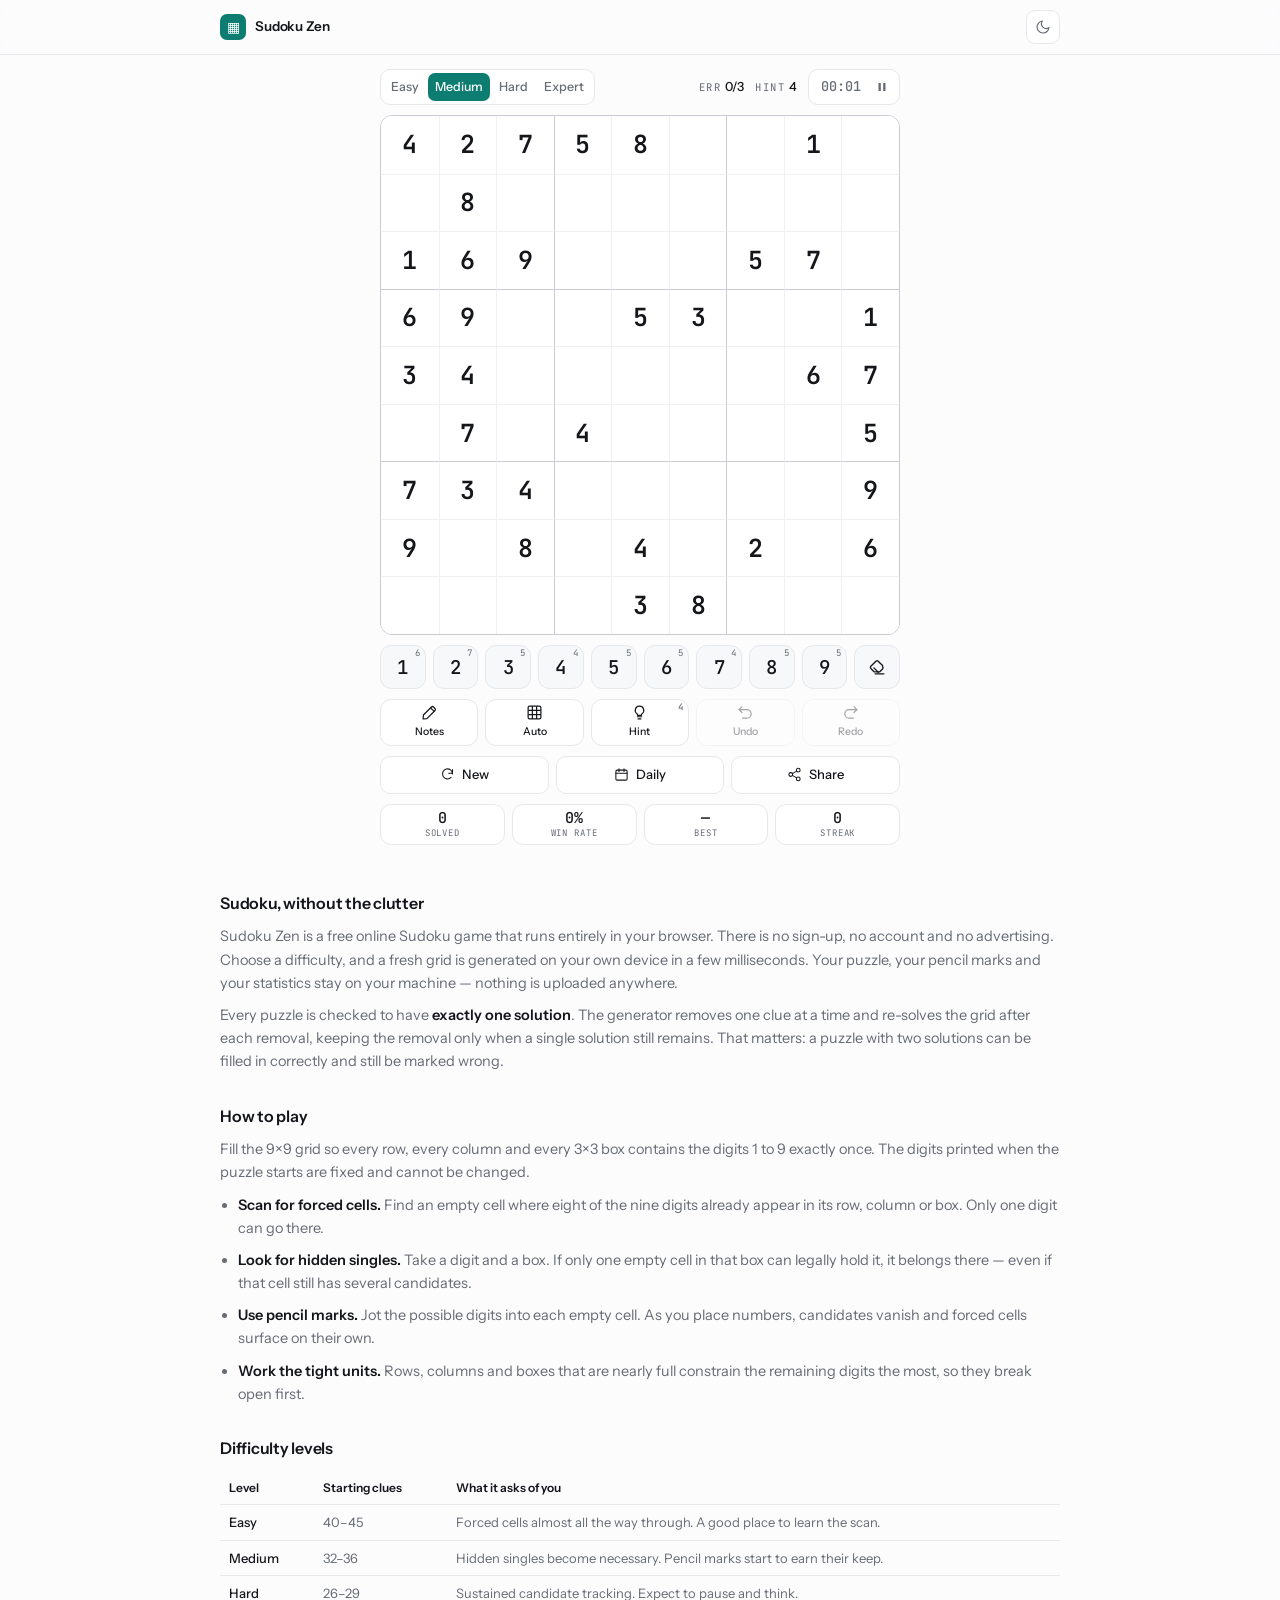
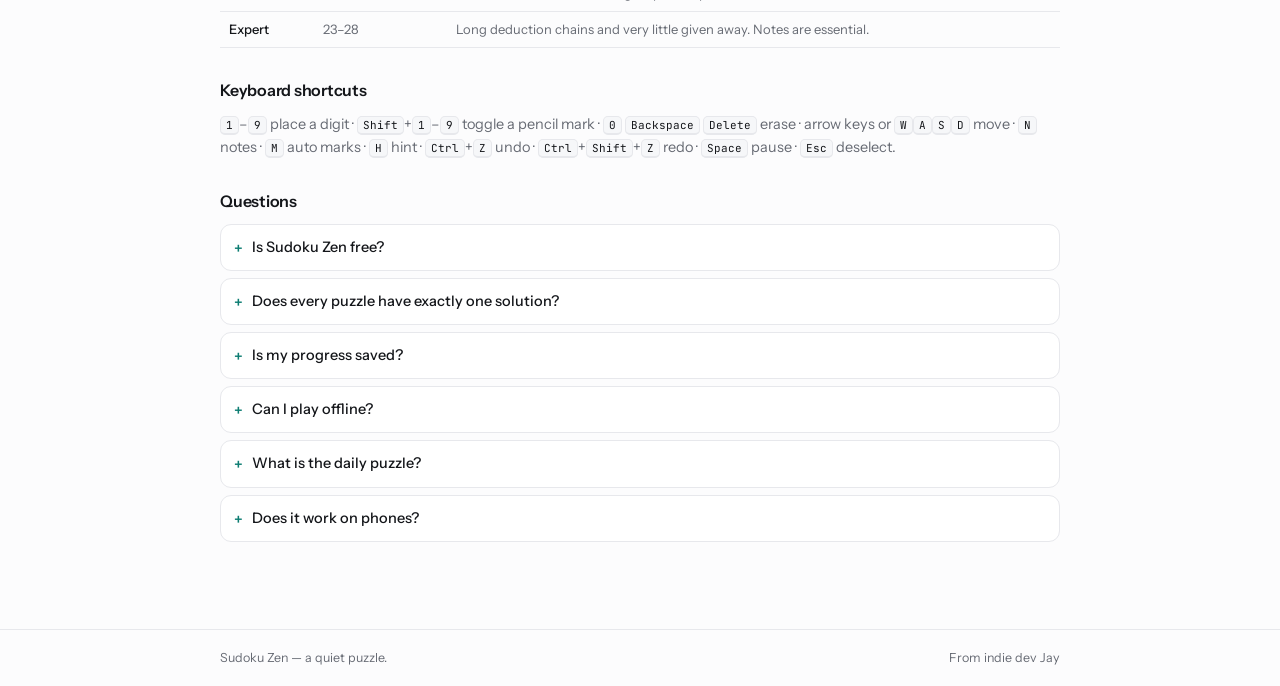
==== commit 34985e57: "Fit the whole game on the first screen, and trim the README The controls, board and stats row now fi" ====
--- a/index.html
+++ b/index.html
@@ -159,7 +159,7 @@
         <div class="meter">
           <span class="badge" id="dailyBadge" hidden>Daily</span>
           <span class="slot"><span class="label">Err</span><span class="val" id="mMistakes">0/3</span></span>
-          <span class="slot"><span class="label">Hint</span><span class="val" id="mHints">4</span></span>
+          <span class="slot hints"><span class="label">Hint</span><span class="val" id="mHints">4</span></span>
           <div class="clock">
             <span class="t" id="mTime" aria-live="off">00:00</span>
             <button type="button" id="pauseBtn" aria-label="Pause the timer">
@@ -200,13 +200,13 @@
       </div>
 
       <div class="row-actions">
-        <button class="btn grow" type="button" id="newBtn">
-          <svg aria-hidden="true"><use href="#i-new"></use></svg>New puzzle
-        </button>
-        <button class="btn grow" type="button" id="dailyBtn">
+        <button class="btn grow" type="button" id="newBtn" aria-label="Start a new puzzle">
+          <svg aria-hidden="true"><use href="#i-new"></use></svg>New
+        </button>
+        <button class="btn grow" type="button" id="dailyBtn" aria-label="Play today's daily puzzle">
           <svg aria-hidden="true"><use href="#i-daily"></use></svg>Daily
         </button>
-        <button class="btn grow" type="button" id="shareBtn">
+        <button class="btn grow" type="button" id="shareBtn" aria-label="Copy a link to this puzzle">
           <svg aria-hidden="true"><use href="#i-share"></use></svg>Share
         </button>
       </div>
--- a/sudoku.css
+++ b/sudoku.css
@@ -149,21 +149,46 @@
 
 /* ---- layout ---------------------------------------------------------- */
 
-main { padding: 18px 0 40px; }
-
+main { padding: 14px 0 40px; }
+
+/* Everything from the difficulty row down to the stats row has to fit the first
+   screen without scrolling, so the board is sized from what is left over rather
+   than the other way round. --chrome is the measured height of every other row;
+   if one of those rows changes height, update its variable here too. */
 .game {
+  --gap: 10px;
+  --h-status: 36px;
+  --h-pad: 95px;        /* keypad: 2 rows of 44 + one 7px gap */
+  --h-tools: 47px;
+  --h-actions: 38px;
+  --h-stats: 41px;
+  --h-header: calc(55px + env(safe-area-inset-top, 0px));   /* 54px bar + 1px border */
+  --h-mainpad: 14px;
+  --breathe: 8px;
+  --chrome: calc(
+    var(--h-status) + var(--h-pad) + var(--h-tools) + var(--h-actions) + var(--h-stats)
+    + (5 * var(--gap))
+    + var(--h-header) + var(--h-mainpad) + var(--breathe)
+  );
+  --vh: 100vh;
+
   display: flex; flex-direction: column; align-items: center;
-  gap: 13px;
+  gap: var(--gap);
   margin: 0 auto;
+  width: 100%;
   max-width: 520px;
 }
+@supports (height: 100dvh) { .game { --vh: 100dvh; } }
+/* svh is the conservative one — it assumes the browser bars are showing, which is
+   exactly the case that must not scroll. */
+@supports (height: 100svh) { .game { --vh: 100svh; } }
 
 /* ---- status strip ---------------------------------------------------- */
 
 .statusbar {
   width: 100%;
   display: flex; align-items: center; gap: 7px;
-  flex-wrap: wrap;
+  flex-wrap: nowrap;
 }
 
 .seg {
@@ -171,13 +196,15 @@
   border: 1px solid var(--line); border-radius: 10px;
   background: var(--panel); padding: 3px;
   gap: 2px;
+  flex: 0 1 auto; min-width: 0; overflow: hidden;
 }
 .seg button {
   appearance: none; border: 0; background: none; cursor: pointer;
   font: inherit; font-size: 12.5px; font-weight: 500;
   color: var(--muted);
-  padding: 5px 9px; border-radius: 7px;
-  min-height: 30px;
+  padding: 4px 7px; border-radius: 7px;
+  min-height: 28px;
+  min-width: 0; white-space: nowrap;
 }
 .seg button:hover { color: var(--text); }
 .seg button[aria-pressed="true"] {
@@ -188,6 +215,7 @@
   margin-left: auto;
   display: flex; align-items: center; gap: 11px;
   font-size: 12.5px; color: var(--muted);
+  flex: 0 0 auto;
 }
 .meter .slot { display: flex; align-items: baseline; gap: 4px; }
 .meter .label {
@@ -205,7 +233,7 @@
 .clock .t {
   font-family: 'JetBrains Mono', ui-monospace, monospace;
   font-size: 13.5px; font-weight: 500; font-variant-numeric: tabular-nums;
-  min-width: 48px; text-align: center;
+  min-width: 44px; text-align: center;
 }
 .clock button {
   appearance: none; border: 0; background: none; cursor: pointer;
@@ -226,7 +254,14 @@
 
 /* ---- the board ------------------------------------------------------- */
 
-.board-wrap { position: relative; width: 100%; }
+.board-wrap {
+  position: relative;
+  /* square, and never taller than the space the other rows leave behind.
+     The 200px floor means an extremely short viewport scrolls a little rather
+     than rendering a board nobody can tap. */
+  width: max(190px, min(100%, calc(var(--vh) - var(--chrome))));
+  margin: 0 auto;
+}
 
 .board {
   width: 100%;
@@ -336,12 +371,13 @@
 }
 @media (min-width: 600px) {
   .pad { grid-template-columns: repeat(10, 1fr); }
+  .game { --h-pad: 44px; }   /* one row instead of two */
 }
 
 .key {
   position: relative;
   appearance: none;
-  min-height: 46px;
+  min-height: 44px;
   display: grid; place-items: center;
   border: 1px solid var(--line); border-radius: 11px;
   background: var(--key); color: var(--text);
@@ -374,6 +410,7 @@
 }
 
 .tool {
+  position: relative;
   appearance: none;
   min-height: 46px;
   display: flex; flex-direction: column; align-items: center; justify-content: center;
@@ -391,8 +428,9 @@
 }
 .tool:disabled { opacity: .38; cursor: not-allowed; }
 .tool .cnt {
-  font-family: 'JetBrains Mono', ui-monospace, monospace;
-  font-size: 9px; color: var(--muted);
+  position: absolute; top: 3px; right: 5px;
+  font-family: 'JetBrains Mono', ui-monospace, monospace;
+  font-size: 9px; line-height: 1; color: var(--muted);
 }
 .tool[aria-pressed="true"] .cnt { color: var(--accent-ink); }
 
@@ -425,18 +463,20 @@
 .stat {
   border: 1px solid var(--line); border-radius: 11px;
   background: var(--panel);
-  padding: 9px 7px; text-align: center;
+  padding: 5px 6px; text-align: center;
+  min-width: 0;
 }
 .stat .v {
   display: block;
   font-family: 'JetBrains Mono', ui-monospace, monospace;
-  font-size: 16px; font-weight: 500; color: var(--text);
+  font-size: 15px; font-weight: 500; line-height: 1.15; color: var(--text);
 }
 .stat .l {
   display: block;
   font-family: 'JetBrains Mono', ui-monospace, monospace;
-  font-size: 9.5px; letter-spacing: .12em; text-transform: uppercase;
-  color: var(--muted); margin-top: 2px;
+  font-size: 9px; letter-spacing: .1em; text-transform: uppercase; line-height: 1.2;
+  color: var(--muted); margin-top: 1px;
+  white-space: nowrap; overflow: hidden; text-overflow: ellipsis;
 }
 
 /* ---- prose / SEO content --------------------------------------------- */
@@ -587,43 +627,103 @@
 
 @media (max-width: 700px) {
   .wrap { padding: 0 13px; }
-  main { padding: 13px 0 30px; }
-  .game { gap: 11px; }
   .meter { gap: 9px; }
-  .stats { grid-template-columns: repeat(2, 1fr); }
-}
-
-@media (max-width: 430px) {
-  .statusbar { gap: 5px; }
-  .seg button { padding: 5px 7px; font-size: 12px; }
+}
+
+/* The hint count is already on the Hint button, so the meter slot is redundant
+   once space is tight. */
+@media (max-width: 600px) {
+  .meter .slot.hints { display: none; }
+}
+
+/* Below this the status bar genuinely cannot hold everything on one line, so it
+   gets two deliberate rows rather than an accidental wrap — and --h-status is
+   raised to match, keeping the no-scroll arithmetic honest. */
+@media (max-width: 400px) {
+  .game {
+    --gap: 8px;
+    --h-status: 78px;
+    --h-pad: 91px;
+    --h-tools: 46px;
+    --h-stats: 41px;
+    --h-mainpad: 12px;
+    --breathe: 6px;
+  }
+  main { padding: 12px 0 30px; }
+  .statusbar { gap: 6px; flex-wrap: wrap; }
+  .seg { flex: 1 1 100%; overflow: visible; }
+  .seg button { flex: 1; padding: 4px 6px; font-size: 12px; }
   .meter { width: 100%; margin-left: 0; justify-content: space-between; }
-  .key { min-height: 48px; font-size: 18px; }
-  .tool { font-size: 9.5px; }
+  .key { min-height: 42px; font-size: 18px; }
+  .tool { min-height: 44px; font-size: 9.5px; }
   .brand-name { display: none; }
 }
 
-/* short viewports: cap the board so the keypad stays above the fold */
-@media (max-height: 780px) and (min-width: 431px) {
-  .game { max-width: 440px; }
-}
-@media (max-height: 680px) {
-  .game { max-width: 380px; }
-}
-
 /* landscape phones: board beside the controls instead of stacked */
+/* Short viewports: every row gets trimmed so the stats row still lands above the
+   fold. The stats tiles collapse from stacked to a single line, which is the
+   biggest single saving available. */
+@media (max-height: 660px) {
+  .game {
+    --gap: 6px;
+    --h-pad: 87px;       /* 2 rows of 40 + one 7px gap */
+    --h-tools: 42px;
+    --h-actions: 34px;
+    --h-stats: 26px;
+    --h-mainpad: 10px;
+    --breathe: 4px;
+  }
+  main { padding: 10px 0 30px; }
+  .key { min-height: 40px; font-size: 17px; }
+  .tool { min-height: 40px; font-size: 9px; gap: 2px; }
+  .tool svg { width: 15px; height: 15px; }
+  .btn { min-height: 34px; font-size: 12.5px; }
+  .stat {
+    display: flex; align-items: baseline; justify-content: center;
+    gap: 5px; padding: 3px 5px;
+  }
+  .stat .v { font-size: 13px; }
+  .stat .l { font-size: 8.5px; margin-top: 0; }
+}
+
+/* narrow AND short — the tightest case there is */
+@media (max-width: 400px) and (max-height: 660px) {
+  .game { --h-status: 70px; }
+  .seg button { min-height: 26px; }
+  .clock { padding: 2px 2px 2px 8px; }
+  .clock button { width: 26px; height: 26px; }
+}
+
+/* Landscape phones stack side by side, so the vertical budget above does not
+   apply: the board is driven by height and the controls sit beside it. The board
+   is placed explicitly at row 1 of column 1 — leaving it to auto-placement pushed
+   it below the status bar and off the bottom of the screen. */
 @media (orientation: landscape) and (max-height: 560px) {
   .game {
     max-width: none;
     display: grid;
-    grid-template-columns: minmax(0, auto) minmax(240px, 320px);
+    grid-template-columns: minmax(0, auto) minmax(286px, 380px);
     align-items: start;
     justify-content: center;
-    gap: 16px;
+    gap: 8px;
   }
-  .board-wrap { width: min(calc(100dvh - 96px), 420px); grid-row: span 4; }
-  .statusbar, .pad, .tools, .stats, .row-actions { grid-column: 2; }
-  .stats { grid-template-columns: repeat(2, 1fr); }
+  .board-wrap {
+    grid-column: 1;
+    grid-row: 1 / span 5;
+    width: max(170px, min(calc(var(--vh) - 78px), 420px));
+    margin: 0;
+  }
+  .statusbar, .pad, .tools, .stats, .row-actions { grid-column: 2; width: 100%; }
+  .statusbar { flex-wrap: wrap; }
+  .seg { flex: 1 1 100%; overflow: visible; }
+  .seg button { flex: 1; padding: 4px 6px; font-size: 12px; }
+  .meter { width: 100%; margin-left: 0; justify-content: space-between; }
+  .meter .slot.hints { display: none; }
+  .stats { grid-template-columns: repeat(4, 1fr); }
   .pad { grid-template-columns: repeat(5, 1fr); }
+  /* a sticky header would eat the little height there is */
+  header { position: static; }
+  main { padding: 8px 0 20px; }
 }
 
 /* ---- motion ---------------------------------------------------------- */
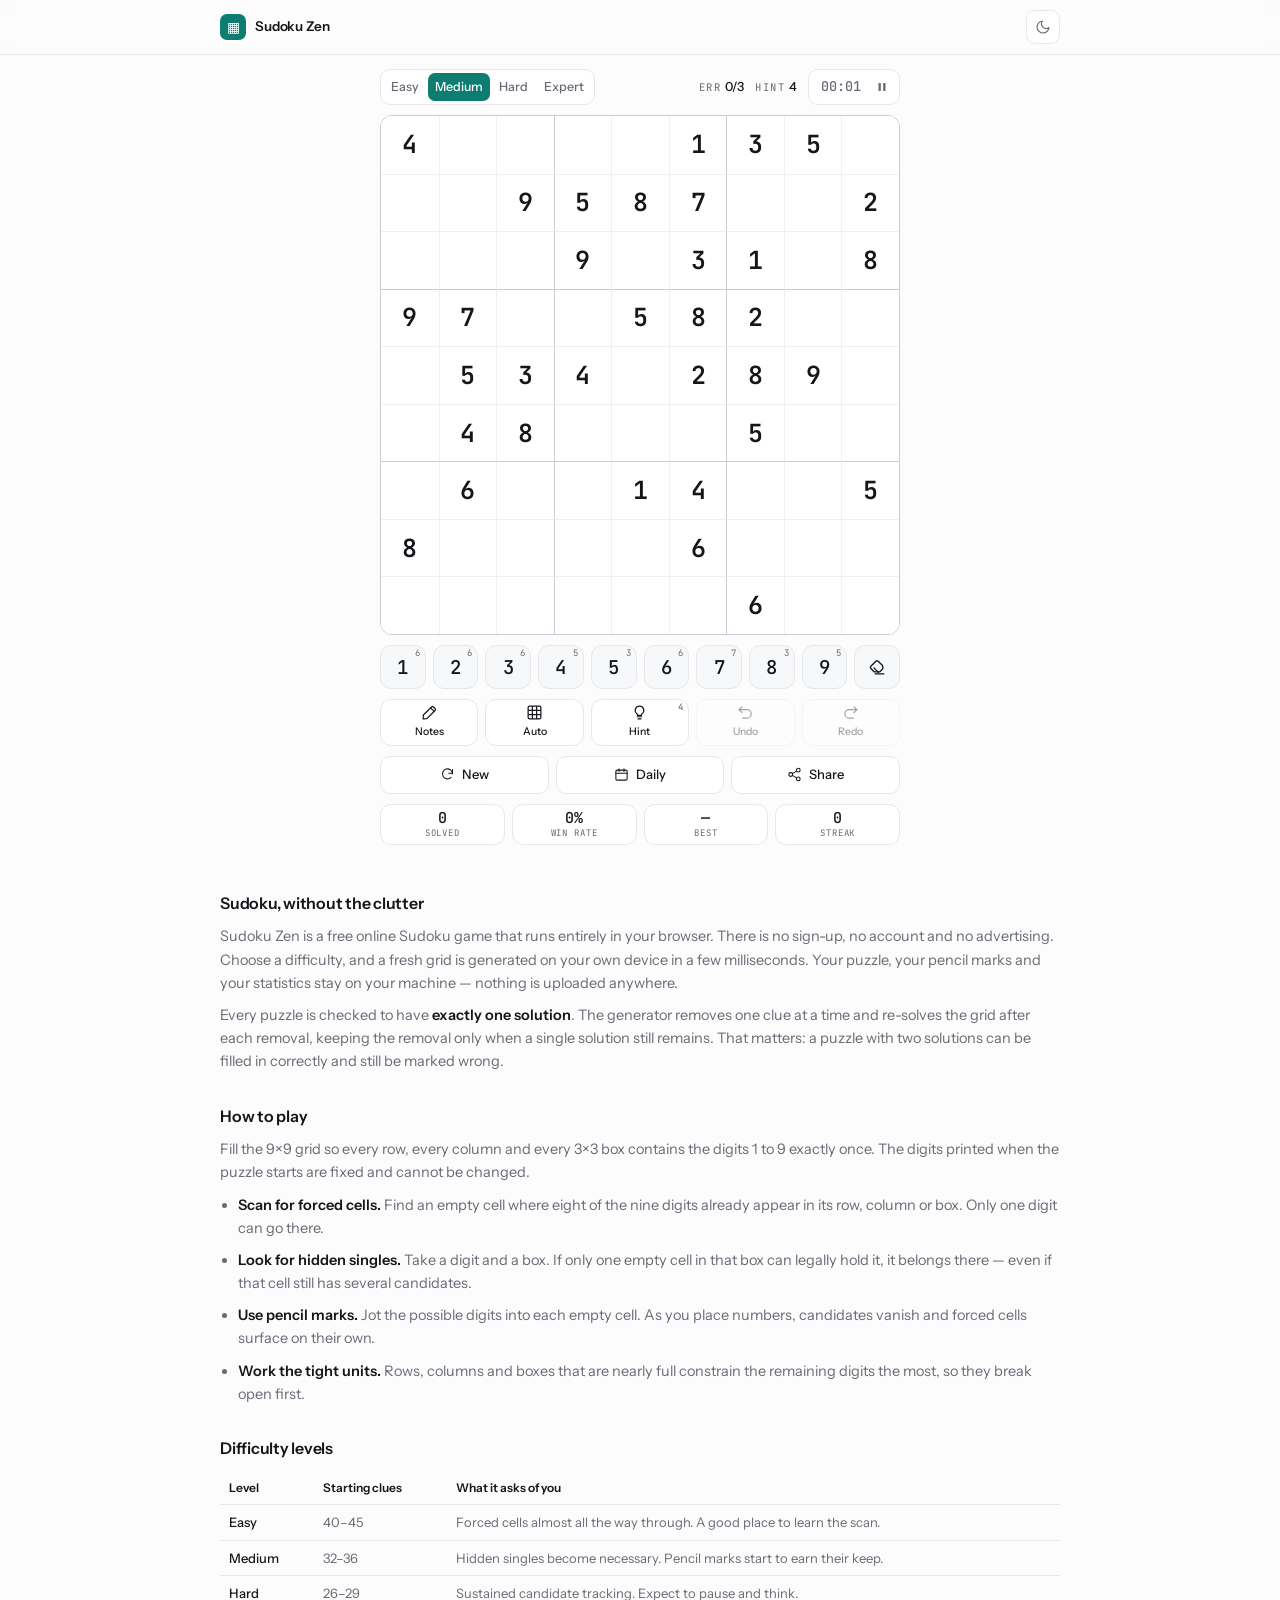
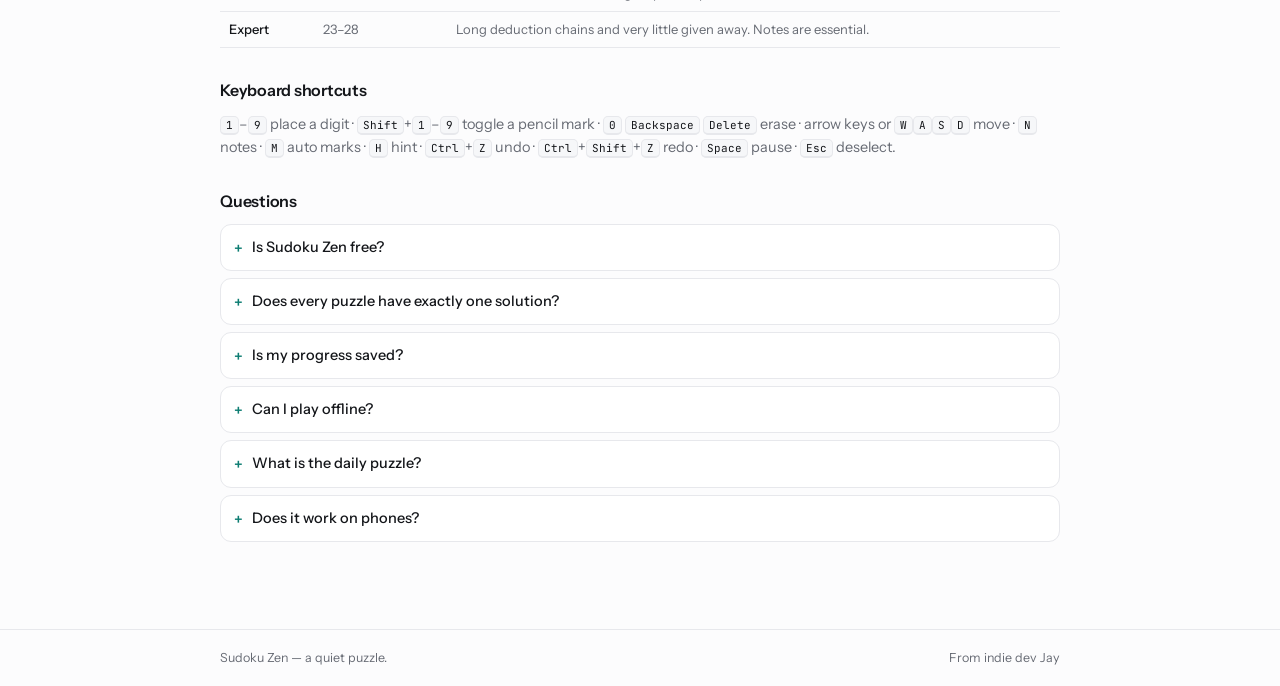
==== commit 6f707210: "Let Shift+digit add pencil marks on real keyboards With Shift held, ev.key is the shifted symbol ('%" ====
--- a/index.html
+++ b/index.html
@@ -12,6 +12,7 @@
 
 <meta name="theme-color" content="#0d7d72" media="(prefers-color-scheme: light)">
 <meta name="theme-color" content="#08090a" media="(prefers-color-scheme: dark)">
+<meta name="mobile-web-app-capable" content="yes">
 <meta name="apple-mobile-web-app-capable" content="yes">
 <meta name="apple-mobile-web-app-title" content="Sudoku Zen">
 
